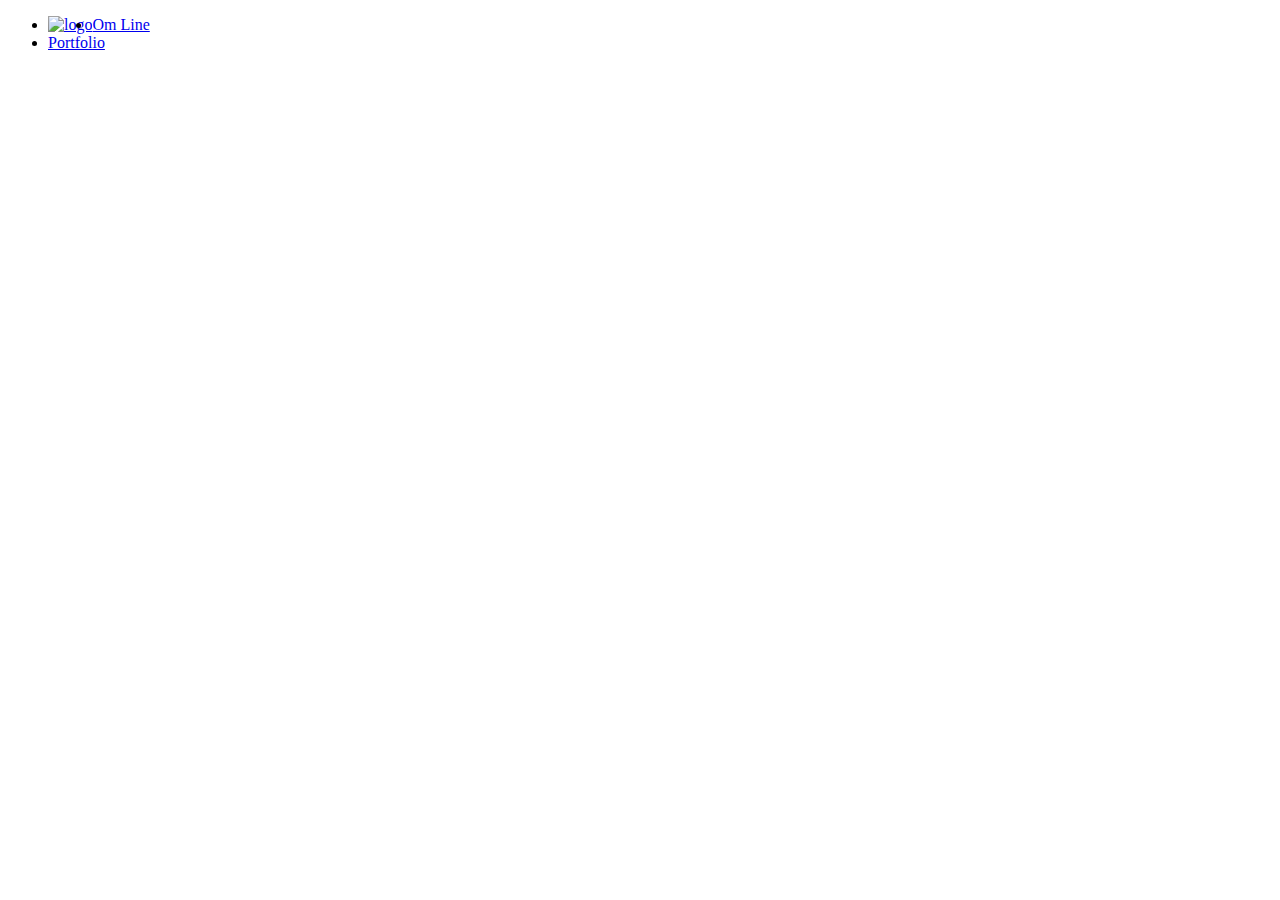
==== index.html @ d4a6a686 "index.html" ====
<!DOCTYPE html>
<html lang="da">
<head>
    <meta charset="utf-8">
    <meta name="viewport" content="width=device-width, initial-scale=1.0">
    <title>LINE GOMMESEN</title>
    <link rel="stylesheet" href="forside_style.css">
    <link rel="stylesheet" href="style.css">

    <link rel="apple-touch-icon" sizes="180x180" href="favicon/apple-touch-icon.png">
<link rel="icon" type="image/png" sizes="32x32" href="favicon/favicon-32x32.png">
<link rel="icon" type="image/png" sizes="16x16" href="favicon/favicon-16x16.png">
<link rel="manifest" href="favicon/site.webmanifest">
<link rel="mask-icon" href="favicon/safari-pinned-tab.svg" color="#5bbad5">

<link rel="preconnect" href="https://fonts.gstatic.com">
<link href="https://fonts.googleapis.com/css2?family=Open+Sans:wght@300&display=swap" rel="stylesheet">

<meta name="msapplication-TileColor" content="#da532c">
<meta name="theme-color" content="#ffffff">
</head>

<body>
    <script src=""></script>
     <header>
        <nav>
          <ul>
          <li  style="float:left"><a href="index.html"><img src="logo_final.svg" alt="logo"></a></li>
          <li><a href="about_line.html" class="nav_text"> Om Line</a></li>
           <li><a href="portfolio.html" class="nav_text">Portfolio</a></li>
            </ul>
        </nav>
    </header>
    <main>
        <section id="section">
<!--            <img src="forside_02.jpg" alt="line">-->

        </section>
    </main>
</body>
</html>
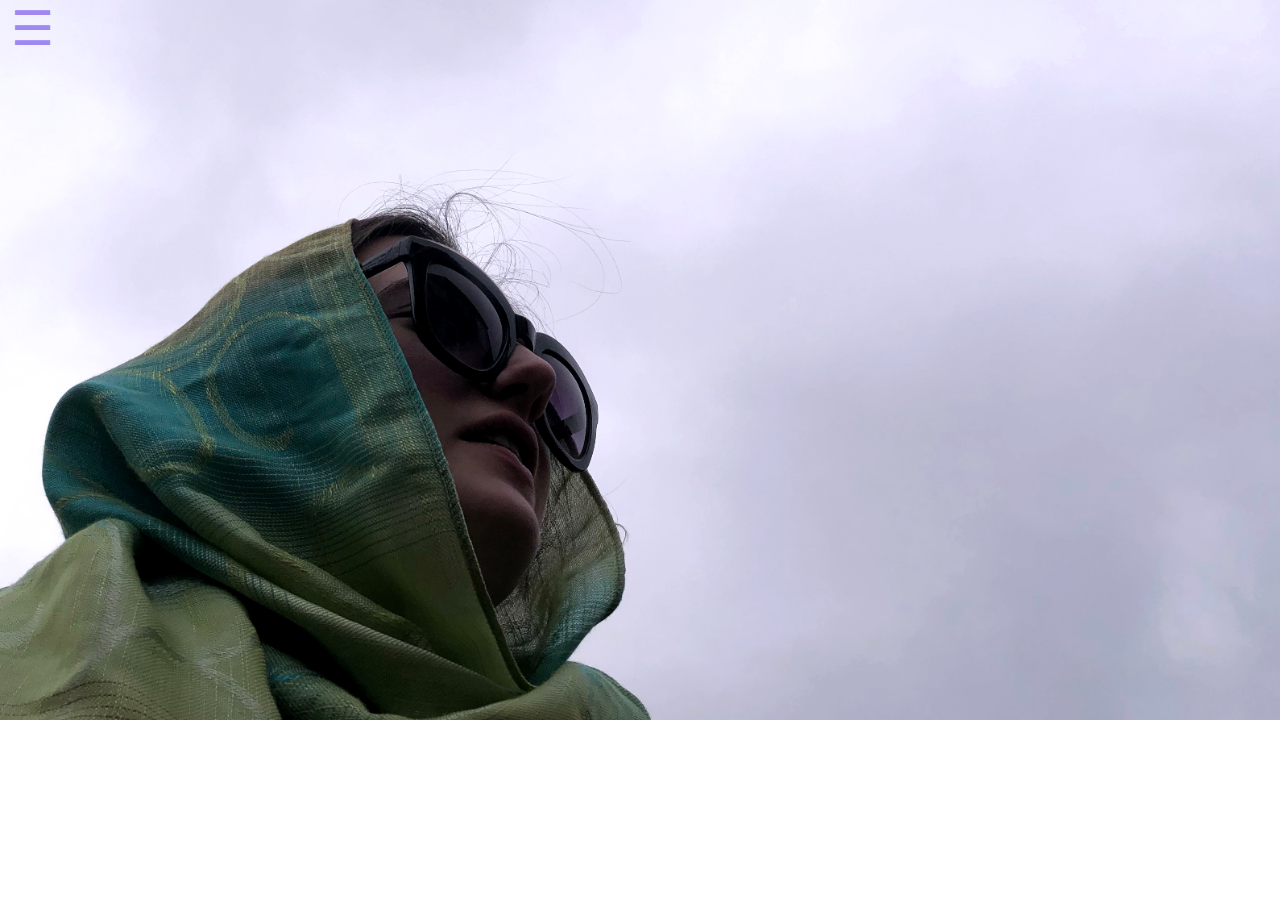
==== commit f1b17594: "burgermenu" ====
--- a/index.html
+++ b/index.html
@@ -22,11 +22,12 @@
 </head>
 
 <body>
-    <script src=""></script>
+    <script src="script.js"></script>
      <header>
         <nav>
-          <ul>
-          <li  style="float:left"><a href="index.html"><img src="logo_final.svg" alt="logo"></a></li>
+         <div id="menuknap">☰</div>
+          <ul id="menu" class="hidden">
+          <li  style="float:left"><a href="index.html"><img src="logo_final_lilla.svg" alt="logo"></a></li>
           <li><a href="about_line.html" class="nav_text"> Om Line</a></li>
            <li><a href="portfolio.html" class="nav_text">Portfolio</a></li>
             </ul>
--- a/forside_style.css
+++ b/forside_style.css
@@ -0,0 +1,78 @@
+body{
+    background-image: url(forside_02_mobile.jpg);
+    background-size: cover;
+    background-repeat: no-repeat;
+}
+
+img{
+    width: 100%;
+}
+/*---------------desktop------------*/
+@media only screen and (min-width: 800px){
+    body{
+    background-image: url(forside_02.jpg);
+    background-size: cover;
+    background-repeat: no-repeat;
+}
+/*------------------navbar--------------*/
+li a:hover{
+    color: #9F88F2;
+}
+}
+/*--------------------BILLEDER TIL FORSIDE---------------*/
+/*
+#section{
+      position: relative;
+    width: 100vw;
+    height: 56.25vw;
+}
+#img_sprite1{
+    position: absolute;
+    background-image: url(forside_billeder/forside_02.01.jpg);
+    background-size: cover;
+    width: 25vw;
+    height: 100vh;
+}
+#img_sprite2{
+    position: absolute;
+    background-image: url(forside_billeder/forside_02.02.jpg);
+    background-size: cover;
+    width: 25vw;
+    height: 100vh;
+}
+#img_sprite3{
+    position: absolute;
+    background-image: url(forside_billeder/forside_02.03.jpg);
+    background-size: cover;
+    width: 25vw;
+    height: 100vh;
+}
+#img_sprite4{
+    position: absolute;
+    background-image: url(forside_billeder/forside_02.04.jpg);
+    background-size: cover;
+    width: 25vw;
+    height: 100vh;
+}
+*/
+
+
+
+/*--------------------ANIMATIONER---------------*/
+
+.fald{
+    animation-name: fald_kf;
+    animation-duration: 1.5s;
+    animation-iteration-count: 1;
+    animation-fill-mode: both;
+    animation-timing-function: linear;
+}
+
+@keyframes fald_kf{
+    0% {
+        transform: translateY(-100vh);
+    }
+    100%{
+        transform: translateY(0vh);
+    }
+}
--- a/style.css
+++ b/style.css
@@ -0,0 +1,102 @@
+/*---------farvekoder---------*/
+/*
+hvid: #FFFFFF
+sort: #000000
+mørk orange: #F25C05
+lys orange: #F27506
+lilla: #9F88F2
+*/
+
+*{
+    max-width: 100vw;
+    margin: 0;
+    padding: 0;
+    box-sizing: border-box;
+}
+img {
+    max-width: 100%;
+}
+
+/*------------burgermenu-----------*/
+.hidden{
+    opacity: 0;
+    transform: translateX(-100%);
+}
+
+#menuknap{
+    display: inline-block;
+    margin-top: auto;
+    margin-left: 0.7rem;
+    font-size: 3rem;
+    color:#9F88F2
+}
+
+#menu{
+    list-style-type: none;
+    transition: transform 0.3s;
+    transform-origin: top left;
+}
+
+/*-------------typografi---------------*/
+
+p{
+   font-family: 'Open Sans', sans-serif;
+}
+}
+
+
+/*-----------------desktop----------------*/
+@media only screen and (min-width: 600px) {
+/*-------fjerne burgermenu og lave navbar--------*/
+    #menuknap{
+        display: none;
+    }
+    #menu.hidden{
+        transform: translateX(0);
+        opacity: 1;
+    }
+    #menu li{
+        display: inline-block;
+    }
+/*-------------navbar--------------*/
+ul {
+  list-style-type: none;
+  margin: 0rem;
+  padding: 0;
+  width: 100vw;
+}
+li img{
+/*    float: left;*/
+    width: 10vw;
+}
+li {
+  float: right;
+    margin: 1rem;
+}
+
+a {
+  display: block;
+  padding: 0.5rem;
+  background-color: transparent;
+}
+nav img{
+    max-width: 10vw;
+}
+
+nav{
+    font-family: 'Open Sans', sans-serif;
+    text-decoration: none;
+    border-bottom: 0;
+}
+li a{
+    text-decoration: none;
+    color: #000000;
+}
+
+/*
+li a:hover{
+    color: #F27506;
+}
+*/
+
+
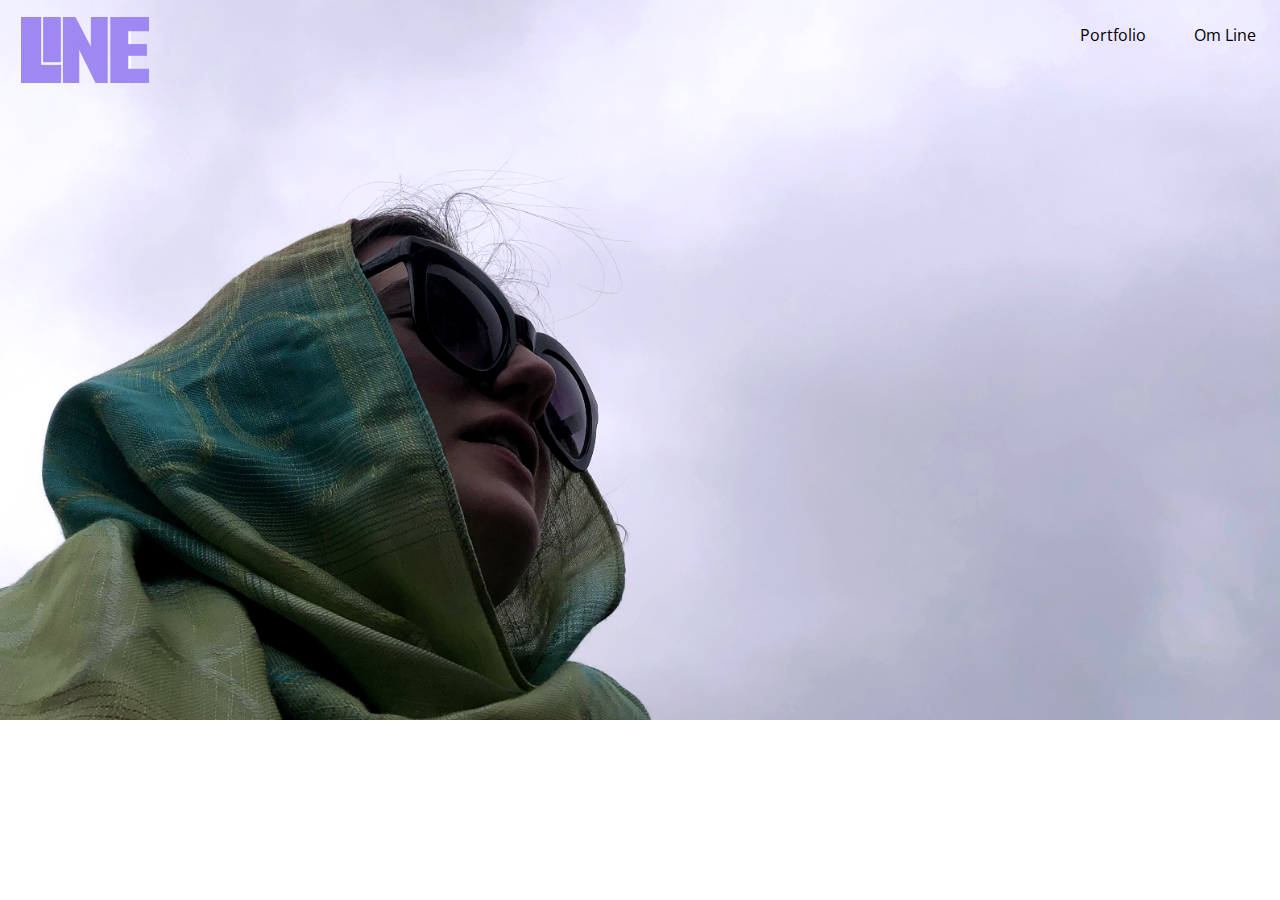
==== commit d4b10c58: "burgemenu og nav" ====
--- a/index.html
+++ b/index.html
@@ -26,8 +26,8 @@
      <header>
         <nav>
          <div id="menuknap">☰</div>
+         <div id="logo"><a href="index.html"><img src="logo_final_lilla.svg" alt="logo"></a></div>
           <ul id="menu" class="hidden">
-          <li  style="float:left"><a href="index.html"><img src="logo_final_lilla.svg" alt="logo"></a></li>
           <li><a href="about_line.html" class="nav_text"> Om Line</a></li>
            <li><a href="portfolio.html" class="nav_text">Portfolio</a></li>
             </ul>
--- a/forside_style.css
+++ b/forside_style.css
@@ -8,7 +8,7 @@
     width: 100%;
 }
 /*---------------desktop------------*/
-@media only screen and (min-width: 800px){
+@media only screen and (min-width: 600px){
     body{
     background-image: url(forside_02.jpg);
     background-size: cover;
--- a/style.css
+++ b/style.css
@@ -8,6 +8,7 @@
 */
 
 *{
+    position: relative;
     max-width: 100vw;
     margin: 0;
     padding: 0;
@@ -37,6 +38,13 @@
     transform-origin: top left;
 }
 
+/*------------logo------------*/
+#logo{
+    width: 20vw;
+    position: absolute;
+    left: 37vw;
+    top: 1vh;
+}
 /*-------------typografi---------------*/
 
 p{
@@ -44,11 +52,10 @@
 }
 }
 
+@media only screen and (min-width: 600px){
 
-/*-----------------desktop----------------*/
-@media only screen and (min-width: 600px) {
-/*-------fjerne burgermenu og lave navbar--------*/
-    #menuknap{
+/*-----fjerne burgermenu og lave navbar--------*/
+     #menuknap{
         display: none;
     }
     #menu.hidden{
@@ -58,6 +65,7 @@
     #menu li{
         display: inline-block;
     }
+
 /*-------------navbar--------------*/
 ul {
   list-style-type: none;
@@ -65,10 +73,7 @@
   padding: 0;
   width: 100vw;
 }
-li img{
-/*    float: left;*/
-    width: 10vw;
-}
+
 li {
   float: right;
     margin: 1rem;
@@ -92,7 +97,58 @@
     text-decoration: none;
     color: #000000;
 }
+}
+/*-----------------desktop----------------*/
 
+@media only screen and (min-width: 600px) {
+/*-------fjerne burgermenu og lave navbar--------*/
+
+    #menuknap{
+        display: none;
+    }
+    #menu.hidden{
+        transform: translateX(0);
+        opacity: 1;
+    }
+    #menu li{
+        display: inline-block;
+    }
+/*-------------navbar--------------*/
+ul {
+  list-style-type: none;
+  margin: 0rem;
+  padding: 0;
+  width: 100vw;
+}
+
+li {
+  float: right;
+    margin: 1rem;
+}
+
+a {
+  display: block;
+  padding: 0.5rem;
+  background-color: transparent;
+}
+nav img{
+    max-width: 10vw;
+}
+
+nav{
+    font-family: 'Open Sans', sans-serif;
+    text-decoration: none;
+    border-bottom: 0;
+}
+li a{
+    text-decoration: none;
+    color: #000000;
+}
+     #logo{
+        position: absolute;
+        left: 1vw;
+    }
+}
 /*
 li a:hover{
     color: #F27506;
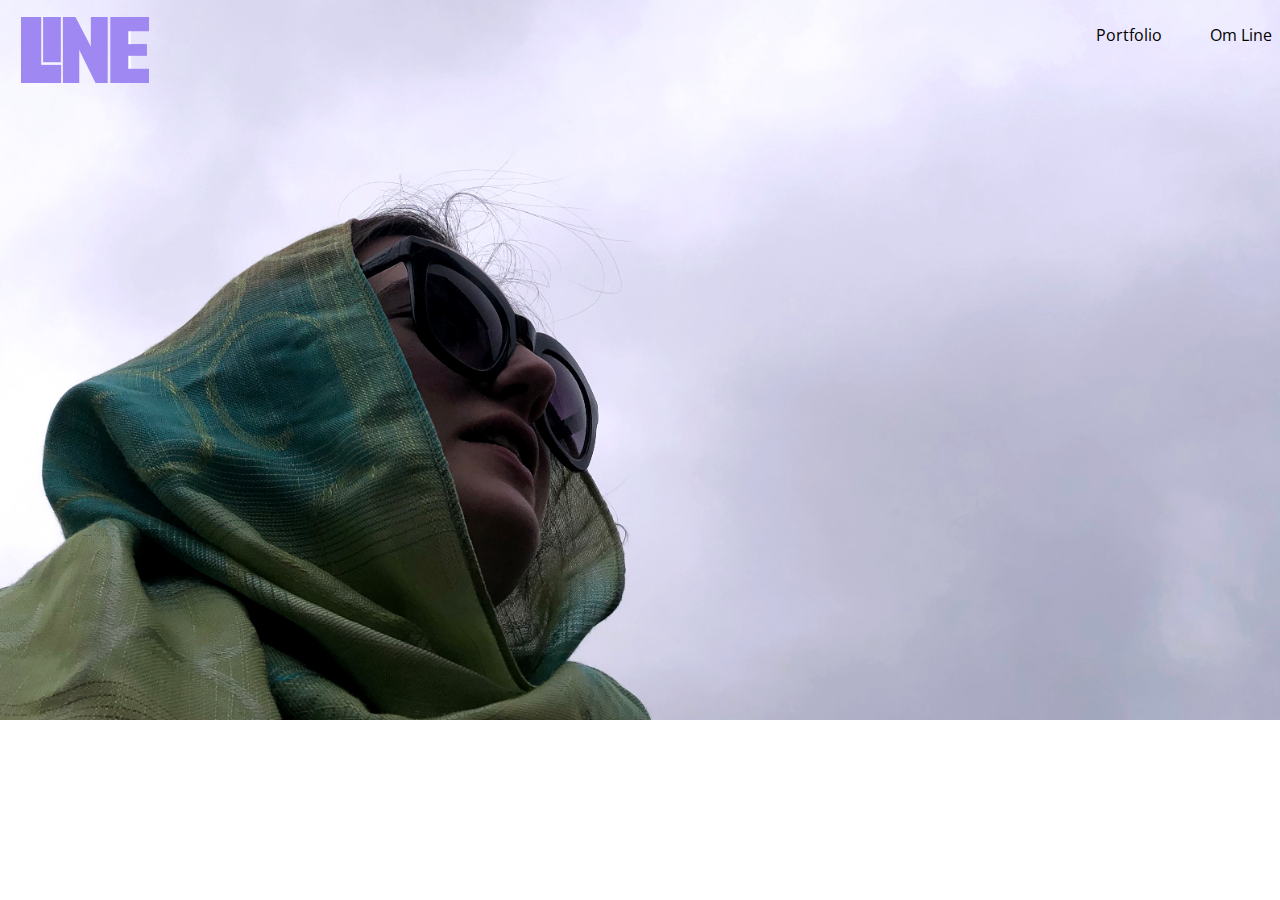
==== commit 6ad1b654: "ny splash på mobil about_line" ====
--- a/index.html
+++ b/index.html
@@ -16,6 +16,10 @@
 
 <link rel="preconnect" href="https://fonts.gstatic.com">
 <link href="https://fonts.googleapis.com/css2?family=Open+Sans:wght@300&display=swap" rel="stylesheet">
+<link rel="preconnect" href="https://fonts.gstatic.com">
+<link href="https://fonts.googleapis.com/css2?family=Open+Sans:wght@800&display=swap" rel="stylesheet">
+<link rel="preconnect" href="https://fonts.gstatic.com">
+<link href="https://fonts.googleapis.com/css2?family=Roboto:wght@900&display=swap" rel="stylesheet">
 
 <meta name="msapplication-TileColor" content="#da532c">
 <meta name="theme-color" content="#ffffff">
--- a/forside_style.css
+++ b/forside_style.css
@@ -6,6 +6,9 @@
 
 img{
     width: 100%;
+}
+#menuknap{
+    color: #9F88F2;
 }
 /*---------------desktop------------*/
 @media only screen and (min-width: 600px){
--- a/style.css
+++ b/style.css
@@ -8,14 +8,22 @@
 */
 
 *{
-    position: relative;
     max-width: 100vw;
     margin: 0;
     padding: 0;
     box-sizing: border-box;
 }
+body{
+    position: relative;
+}
 img {
     max-width: 100%;
+}
+video{
+    max-width: 100%;
+}
+section{
+    margin-top: 5rem;
 }
 
 /*------------burgermenu-----------*/
@@ -29,13 +37,14 @@
     margin-top: auto;
     margin-left: 0.7rem;
     font-size: 3rem;
-    color:#9F88F2
+
 }
 
 #menu{
     list-style-type: none;
     transition: transform 0.3s;
     transform-origin: top left;
+    margin-left: 1rem;
 }
 
 /*------------logo------------*/
@@ -49,7 +58,37 @@
 
 p{
    font-family: 'Open Sans', sans-serif;
-}
+    margin: 0.5rem;
+}
+nav a{
+    font-family:'Open Sans', sans-serif;
+    text-decoration: none;
+    border-bottom: 0;
+    color: black;
+}
+h1{
+    font-family: 'Open Sans', sans-serif;
+    font-size: 4rem;
+    text-align: center;
+}
+h2{
+    font-family: 'Open Sans', sans-serif;
+    font-size: 2.5rem;
+/*    text-align: center;*/
+    margin: 0.5rem;
+}
+h3{
+    font-family: 'Roboto', sans-serif;
+    font-size: 1.5rem;
+    text-align: left;
+    margin: 0.5rem;
+}
+h4{
+    font-family: 'Roboto', sans-serif;
+    font-size: 1rem;
+    text-align: left;
+    text-decoration-line: underline;
+    margin: 0.5rem;
 }
 
 @media only screen and (min-width: 600px){
@@ -66,6 +105,56 @@
         display: inline-block;
     }
 
+/*-------------navbar--------------*/
+    header{
+        height: 2rem;
+    }
+ul {
+  list-style-type: none;
+  margin: 0rem;
+  padding: 0;
+  width: 100vw;
+}
+
+li {
+  float: right;
+    margin: 1rem;
+}
+
+a {
+  display: block;
+  padding: 0.5rem;
+  background-color: transparent;
+}
+nav img{
+    max-width: 10vw;
+}
+
+nav{
+    font-family: 'Open Sans', sans-serif;
+    text-decoration: none;
+    border-bottom: 0;
+}
+li a{
+    text-decoration: none;
+    color: #000000;
+}
+}
+/*-----------------desktop----------------*/
+
+@media only screen and (min-width: 600px) {
+/*-------fjerne burgermenu og lave navbar--------*/
+
+    #menuknap{
+        display: none;
+    }
+    #menu.hidden{
+        transform: translateX(0);
+        opacity: 1;
+    }
+    #menu li{
+        display: inline-block;
+    }
 /*-------------navbar--------------*/
 ul {
   list-style-type: none;
@@ -97,53 +186,6 @@
     text-decoration: none;
     color: #000000;
 }
-}
-/*-----------------desktop----------------*/
-
-@media only screen and (min-width: 600px) {
-/*-------fjerne burgermenu og lave navbar--------*/
-
-    #menuknap{
-        display: none;
-    }
-    #menu.hidden{
-        transform: translateX(0);
-        opacity: 1;
-    }
-    #menu li{
-        display: inline-block;
-    }
-/*-------------navbar--------------*/
-ul {
-  list-style-type: none;
-  margin: 0rem;
-  padding: 0;
-  width: 100vw;
-}
-
-li {
-  float: right;
-    margin: 1rem;
-}
-
-a {
-  display: block;
-  padding: 0.5rem;
-  background-color: transparent;
-}
-nav img{
-    max-width: 10vw;
-}
-
-nav{
-    font-family: 'Open Sans', sans-serif;
-    text-decoration: none;
-    border-bottom: 0;
-}
-li a{
-    text-decoration: none;
-    color: #000000;
-}
      #logo{
         position: absolute;
         left: 1vw;
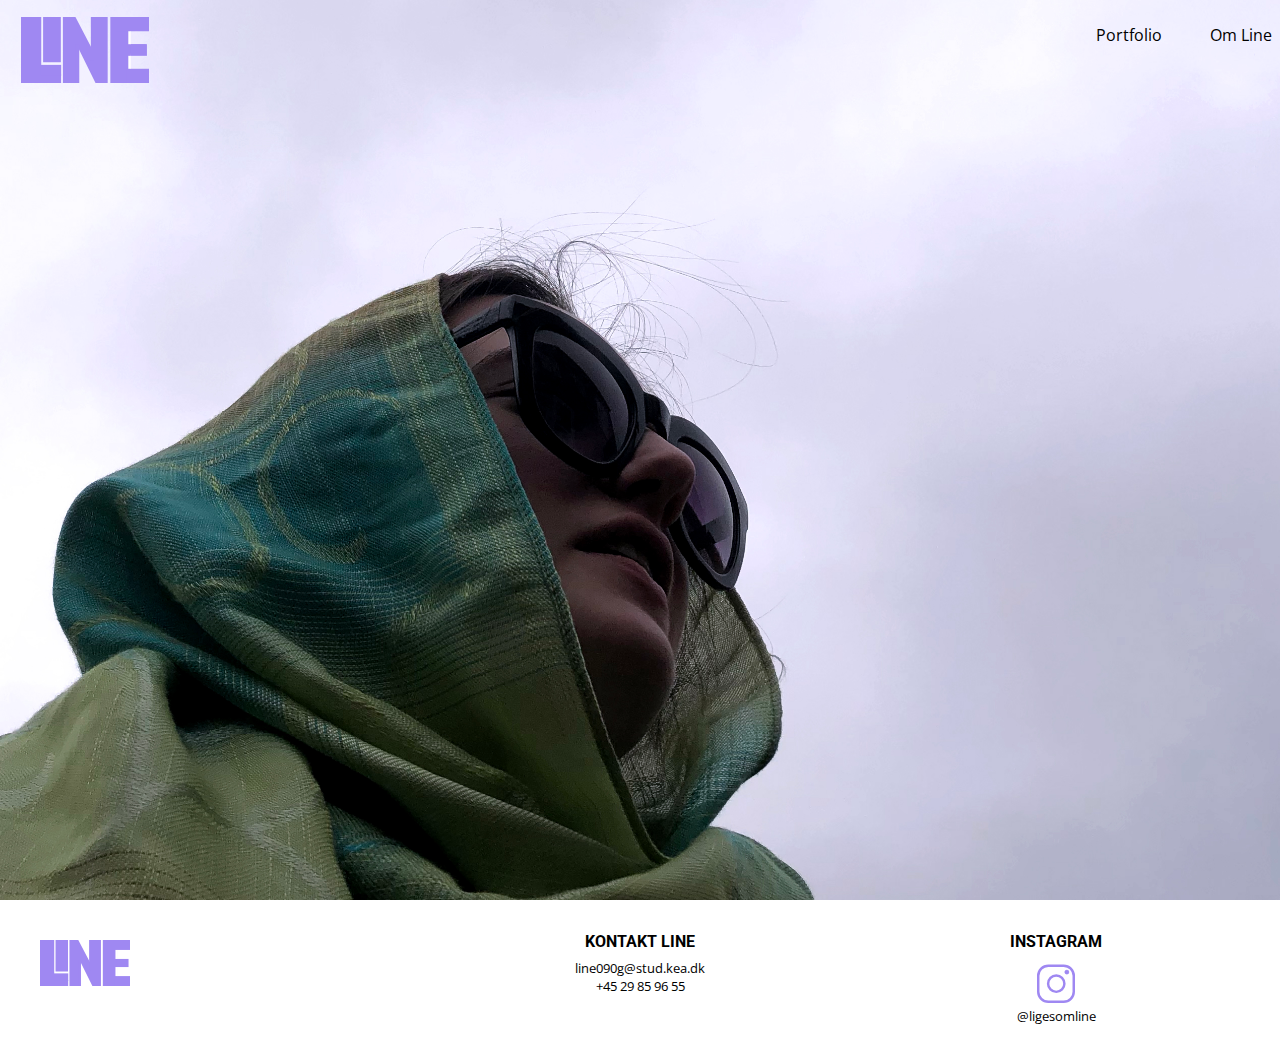
==== commit 692d41da: "footer" ====
--- a/index.html
+++ b/index.html
@@ -40,8 +40,30 @@
     <main>
         <section id="section">
 <!--            <img src="forside_02.jpg" alt="line">-->
-
         </section>
     </main>
+    <footer>
+        <div id="footer_section">
+            <div class="footer_item" >
+            <a href="index.html"><img src="logo_final_lilla.svg" alt="logo" class="logo"></a>
+            </div>
+            <div class="footer_item">
+                <h3>KONTAKT LINE</h3>
+                <ul>
+                    <li>line090g@stud.kea.dk</li>
+                    <li>+45 29 85 96 55</li>
+                </ul>
+            </div>
+            <div class="footer_item">
+               <h3>INSTAGRAM</h3>
+<!--               <div class="insta">-->
+                <ul>
+                   <li> <a href="https://www.instagram.com/ligesomline/"><img src="instagram_logo_lilla.svg" alt="instagram logo" class="insta"></a></li>
+                    <li>@ligesomline</li>
+                </ul>
+<!--                </div>-->
+            </div>
+        </div>
+    </footer>
 </body>
 </html>
--- a/forside_style.css
+++ b/forside_style.css
@@ -1,7 +1,17 @@
+/*
 body{
     background-image: url(forside_02_mobile.jpg);
     background-size: cover;
     background-repeat: no-repeat;
+}
+*/
+#section{
+    width: 100vw;
+    height: 100vh;
+    background-image: url(forside_02_mobile.jpg);
+    background-size: 100%;
+    background-repeat: no-repeat;
+    margin: 0;
 }
 
 img{
@@ -10,9 +20,21 @@
 #menuknap{
     color: #9F88F2;
 }
+header{
+        height: 0rem;
+}
 /*---------------desktop------------*/
 @media only screen and (min-width: 600px){
+/*
     body{
+    background-image: url(forside_02.jpg);
+    background-size: cover;
+    background-repeat: no-repeat;
+}
+*/
+#section{
+    width: 100vw;
+    height: 100vh;
     background-image: url(forside_02.jpg);
     background-size: cover;
     background-repeat: no-repeat;
--- a/style.css
+++ b/style.css
@@ -25,6 +25,56 @@
 section{
     margin-top: 5rem;
 }
+/*
+footer{
+    width: 100vw;
+    height: 5rem;
+    background-color: forestgreen;
+    display: flex;
+    flex-direction: column;
+    justify-content: space-between;
+
+}
+footer li{
+    text-decoration: none;
+    list-style: none;
+    text-align: center;
+}
+
+*/
+
+/*-------------footer---------*/
+footer{
+width: 100vw;
+padding: 0.5rem;
+}
+.logo{
+/*    margin-top: 0.5rem;*/
+    max-width: 10vw;
+/*    padding: 0.5rem;*/
+    margin: 1rem;
+}
+#footer_section{
+    display: grid;
+    grid-template-columns: 1fr 1fr 1fr;
+    grid-column-gap: 0.2rem;
+}
+footer ul{
+    list-style: none;
+}
+#footer_section h3{
+font-size: 0.7rem;
+    text-align: center;
+}
+#footer_section li{
+font-family:'Open Sans', sans-serif;
+font-size: 0.4rem;
+    text-align: center;
+}
+
+.insta {
+    max-width: 4.5vw;
+}
 
 /*------------burgermenu-----------*/
 .hidden{
@@ -106,22 +156,20 @@
     }
 
 /*-------------navbar--------------*/
-    header{
-        height: 2rem;
-    }
-ul {
+
+nav ul {
   list-style-type: none;
   margin: 0rem;
   padding: 0;
   width: 100vw;
 }
 
-li {
+nav li {
   float: right;
     margin: 1rem;
 }
 
-a {
+nav a {
   display: block;
   padding: 0.5rem;
   background-color: transparent;
@@ -139,6 +187,37 @@
     text-decoration: none;
     color: #000000;
 }
+/*-------------footer---------*/
+footer{
+    width: 100vw;
+padding: 1.5rem;
+}
+.logo{
+    margin-top: 1rem;
+    max-width: 7vw;
+}
+#footer_section{
+    display: grid;
+    grid-template-columns: 1fr 1fr 1fr;
+    grid-column-gap: 1rem;
+}
+footer ul{
+    list-style: none;
+}
+#footer_section h3{
+font-size: 1rem;
+    text-align: center;
+}
+#footer_section li{
+font-family:'Open Sans', sans-serif;
+font-size: 0.8rem;
+    text-align: center;
+}
+
+.insta {
+    max-width: 3vw;
+}
+
 }
 /*-----------------desktop----------------*/
 
@@ -156,19 +235,19 @@
         display: inline-block;
     }
 /*-------------navbar--------------*/
-ul {
+nav ul {
   list-style-type: none;
   margin: 0rem;
   padding: 0;
   width: 100vw;
 }
 
-li {
+nav li {
   float: right;
     margin: 1rem;
 }
 
-a {
+nav a {
   display: block;
   padding: 0.5rem;
   background-color: transparent;
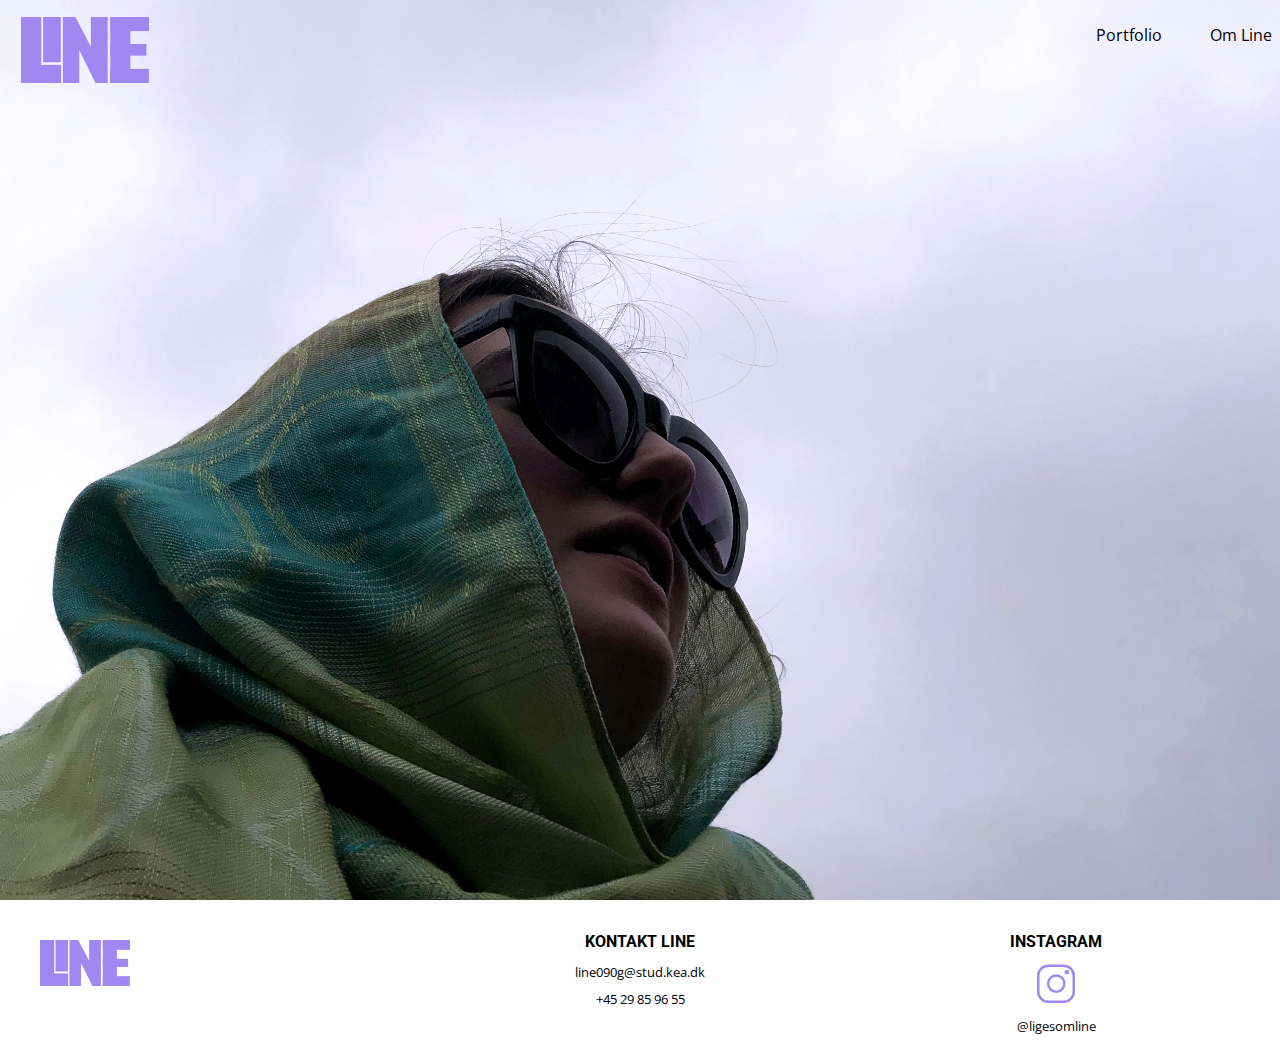
==== commit d8dfc2ca: "lilla favicon" ====
--- a/index.html
+++ b/index.html
@@ -8,11 +8,13 @@
     <link rel="stylesheet" href="forside_style.css">
     <link rel="stylesheet" href="style.css">
 
-    <link rel="apple-touch-icon" sizes="180x180" href="favicon/apple-touch-icon.png">
+<link rel="apple-touch-icon" sizes="180x180" href="favicon/apple-touch-icon.png">
 <link rel="icon" type="image/png" sizes="32x32" href="favicon/favicon-32x32.png">
 <link rel="icon" type="image/png" sizes="16x16" href="favicon/favicon-16x16.png">
 <link rel="manifest" href="favicon/site.webmanifest">
 <link rel="mask-icon" href="favicon/safari-pinned-tab.svg" color="#5bbad5">
+<meta name="msapplication-TileColor" content="#da532c">
+<meta name="theme-color" content="#ffffff">
 
 <link rel="preconnect" href="https://fonts.gstatic.com">
 <link href="https://fonts.googleapis.com/css2?family=Open+Sans:wght@300&display=swap" rel="stylesheet">
--- a/style.css
+++ b/style.css
@@ -70,6 +70,7 @@
 font-family:'Open Sans', sans-serif;
 font-size: 0.4rem;
     text-align: center;
+    line-height: 1.7rem;
 }
 
 .insta {
@@ -140,6 +141,10 @@
     text-decoration-line: underline;
     margin: 0.5rem;
 }
+.beskrivelse{
+    font-family: 'Open Sans', sans-serif;
+    margin: 0.5rem;
+}
 
 @media only screen and (min-width: 600px){
 
@@ -183,7 +188,7 @@
     text-decoration: none;
     border-bottom: 0;
 }
-li a{
+nav li a{
     text-decoration: none;
     color: #000000;
 }
@@ -217,6 +222,10 @@
 .insta {
     max-width: 3vw;
 }
+
+    section{
+        margin-top: 0rem;
+    }
 
 }
 /*-----------------desktop----------------*/
@@ -261,7 +270,7 @@
     text-decoration: none;
     border-bottom: 0;
 }
-li a{
+nav li a{
     text-decoration: none;
     color: #000000;
 }
